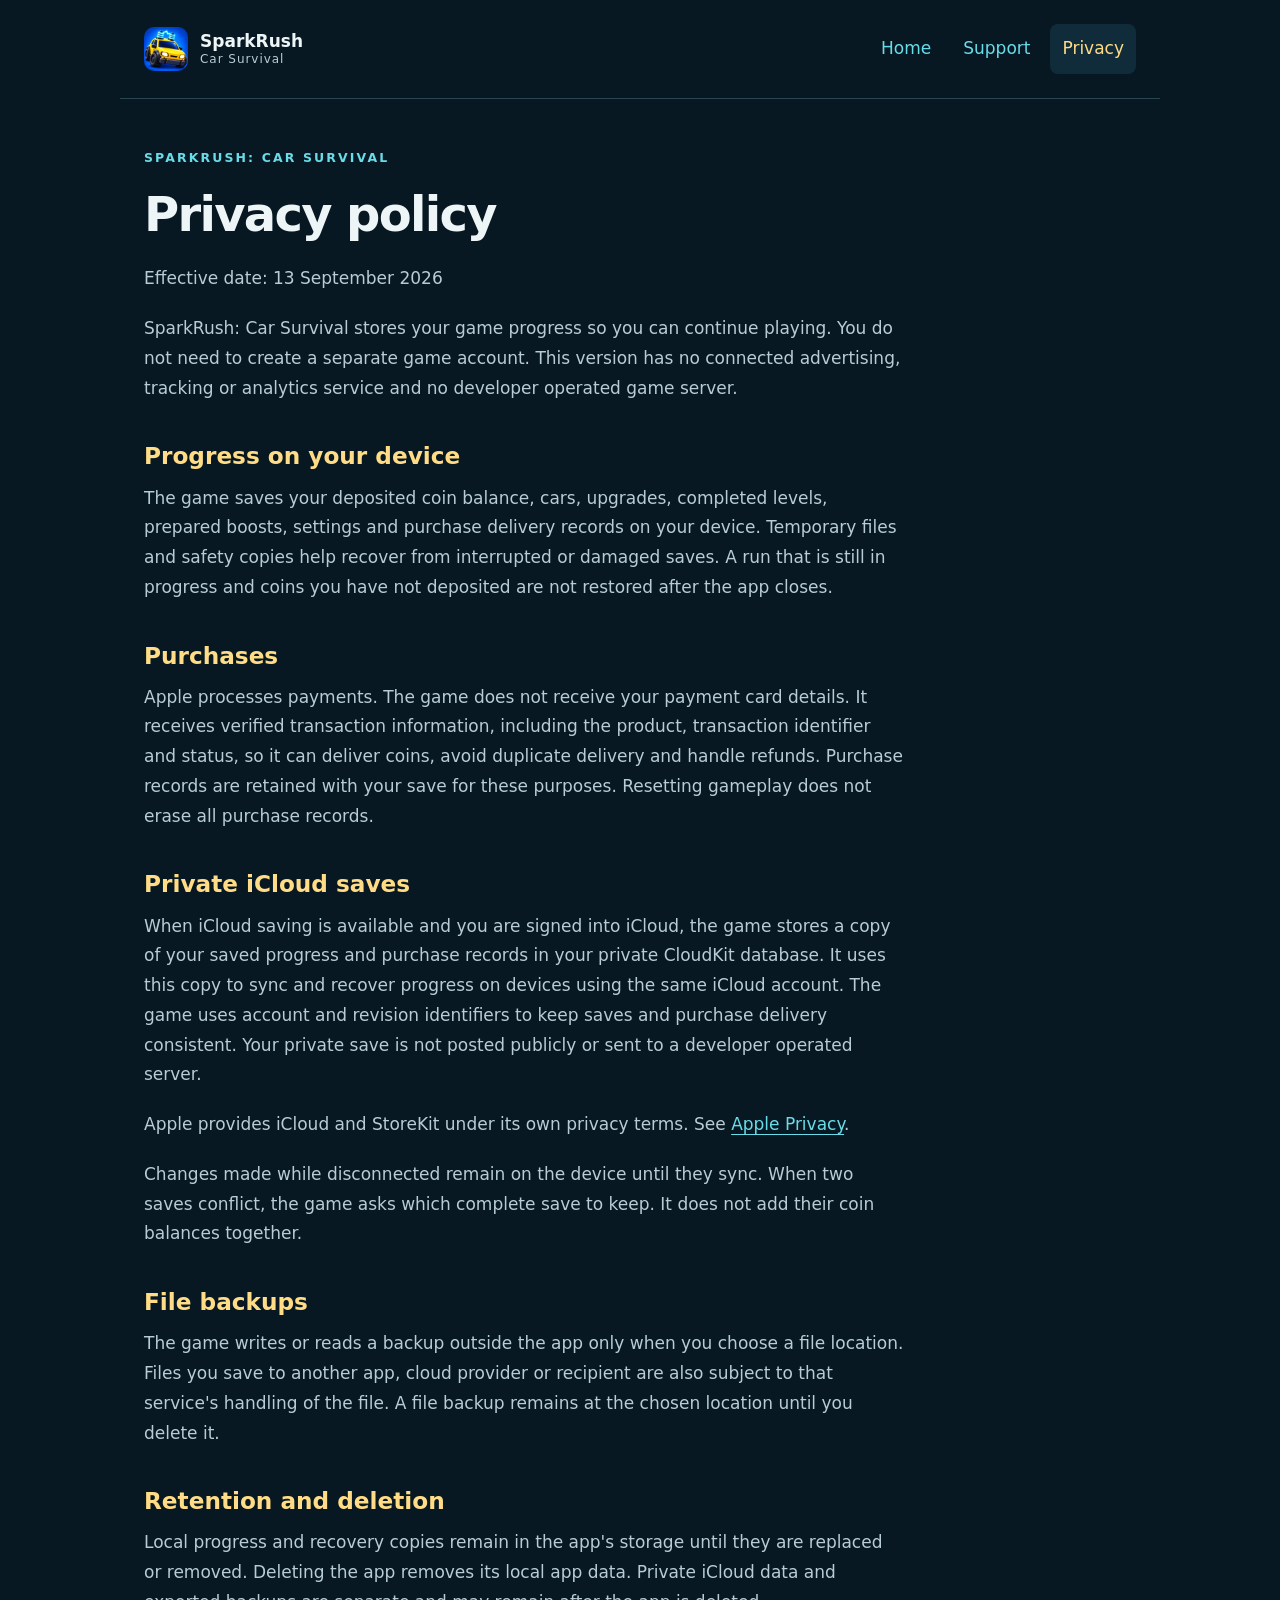
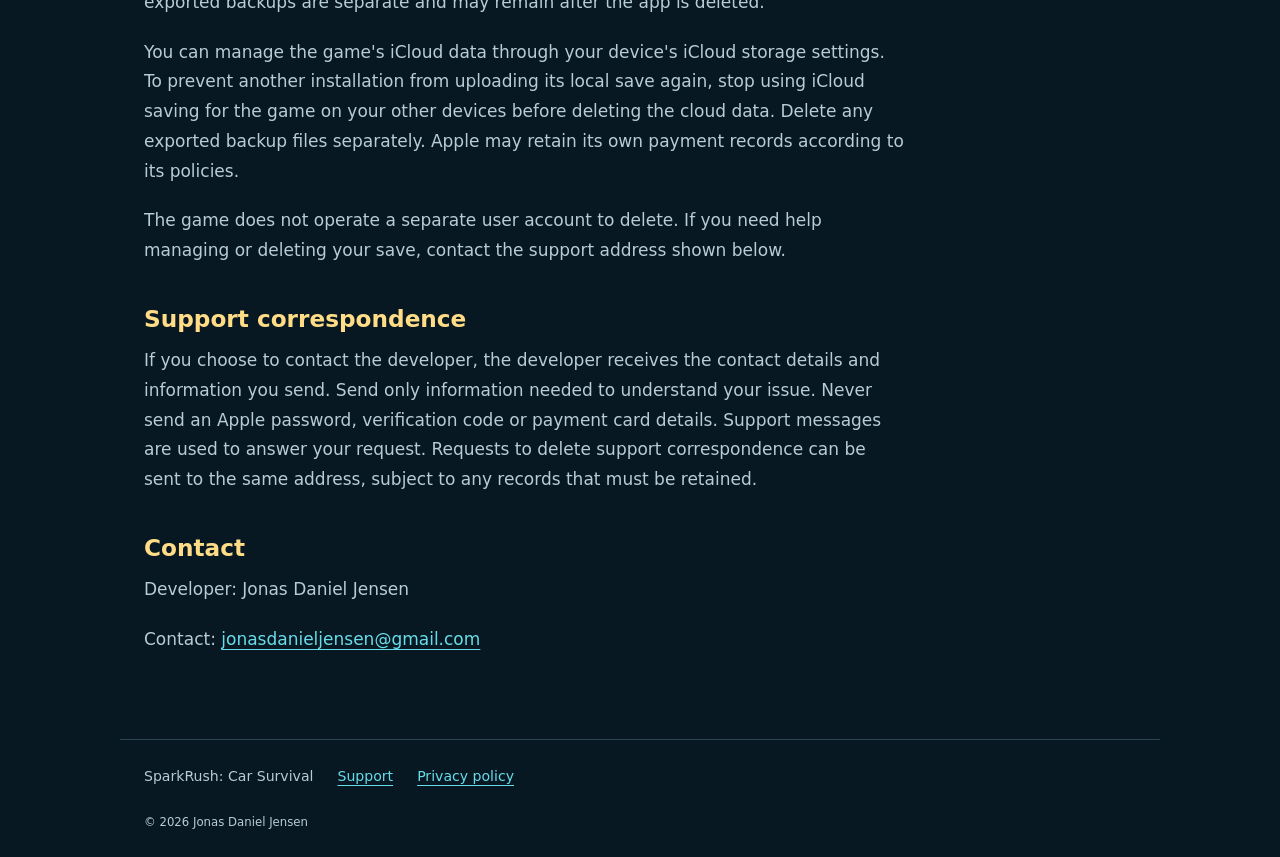
==== privacy.html @ 272e216a "Add SparkRush support and privacy website" ====
<!doctype html>
<html lang="en"><head><meta charset="utf-8"><meta name="viewport" content="width=device-width, initial-scale=1">
<title>Privacy policy | SparkRush: Car Survival</title><meta name="description" content="How SparkRush handles game progress, Apple purchases, iCloud saves and support messages.">
<link rel="icon" href="icon.png"><link rel="stylesheet" href="style.css"></head>
<body><a class="skip" href="#main">Skip to content</a><header><a class="brand" href="index.html"><img src="icon.png" alt="" width="44" height="44"><span>SparkRush<small>Car Survival</small></span></a><nav aria-label="Main navigation"><a href="index.html">Home</a><a href="support.html">Support</a><a href="privacy.html" aria-current="page">Privacy</a></nav></header>
<main id="main"><article class="article"><p class="eyebrow">SparkRush: Car Survival</p><h1>Privacy policy</h1><p>Effective date: 13 September 2026</p>
<p>SparkRush: Car Survival stores your game progress so you can continue playing. You do not need to create a separate game account. This version has no connected advertising, tracking or analytics service and no developer operated game server.</p>
<h2>Progress on your device</h2>
<p>The game saves your deposited coin balance, cars, upgrades, completed levels, prepared boosts, settings and purchase delivery records on your device. Temporary files and safety copies help recover from interrupted or damaged saves. A run that is still in progress and coins you have not deposited are not restored after the app closes.</p>
<h2>Purchases</h2>
<p>Apple processes payments. The game does not receive your payment card details. It receives verified transaction information, including the product, transaction identifier and status, so it can deliver coins, avoid duplicate delivery and handle refunds. Purchase records are retained with your save for these purposes. Resetting gameplay does not erase all purchase records.</p>
<h2>Private iCloud saves</h2>
<p>When iCloud saving is available and you are signed into iCloud, the game stores a copy of your saved progress and purchase records in your private CloudKit database. It uses this copy to sync and recover progress on devices using the same iCloud account. The game uses account and revision identifiers to keep saves and purchase delivery consistent. Your private save is not posted publicly or sent to a developer operated server.</p>
<p>Apple provides iCloud and StoreKit under its own privacy terms. See <a href="https://www.apple.com/legal/privacy/">Apple Privacy</a>.</p>
<p>Changes made while disconnected remain on the device until they sync. When two saves conflict, the game asks which complete save to keep. It does not add their coin balances together.</p>
<h2>File backups</h2>
<p>The game writes or reads a backup outside the app only when you choose a file location. Files you save to another app, cloud provider or recipient are also subject to that service&#x27;s handling of the file. A file backup remains at the chosen location until you delete it.</p>
<h2>Retention and deletion</h2>
<p>Local progress and recovery copies remain in the app&#x27;s storage until they are replaced or removed. Deleting the app removes its local app data. Private iCloud data and exported backups are separate and may remain after the app is deleted.</p>
<p>You can manage the game&#x27;s iCloud data through your device&#x27;s iCloud storage settings. To prevent another installation from uploading its local save again, stop using iCloud saving for the game on your other devices before deleting the cloud data. Delete any exported backup files separately. Apple may retain its own payment records according to its policies.</p>
<p>The game does not operate a separate user account to delete. If you need help managing or deleting your save, contact the support address shown below.</p>
<h2>Support correspondence</h2>
<p>If you choose to contact the developer, the developer receives the contact details and information you send. Send only information needed to understand your issue. Never send an Apple password, verification code or payment card details. Support messages are used to answer your request. Requests to delete support correspondence can be sent to the same address, subject to any records that must be retained.</p>
<h2>Contact</h2>
<p>Developer: Jonas Daniel Jensen</p>
<p>Contact: <a href="mailto:jonasdanieljensen@gmail.com">jonasdanieljensen@gmail.com</a></p></article></main><footer><span>SparkRush: Car Survival</span><a href="support.html">Support</a><a href="privacy.html">Privacy policy</a><small>© 2026 Jonas Daniel Jensen</small></footer></body></html>
---- style.css ----
:root{color-scheme:dark;--bg:#071822;--panel:#102c3a;--text:#edf5f7;--muted:#b8ccd5;--cyan:#69dce9;--gold:#ffdc85}
*{box-sizing:border-box}body{margin:0;background:var(--bg);color:var(--text);font:17px/1.75 system-ui,-apple-system,BlinkMacSystemFont,"Segoe UI",sans-serif}a{color:var(--cyan);text-underline-offset:4px}a:hover{color:var(--gold)}a:focus-visible{outline:3px solid var(--gold);outline-offset:5px}header,main,footer{max-width:1040px;margin:auto;padding:24px}header{display:flex;align-items:center;justify-content:space-between;gap:20px;border-bottom:1px solid #284551}.brand{display:flex;align-items:center;gap:12px;text-decoration:none;color:var(--text);font-weight:750;line-height:1.3}.brand img{border-radius:10px}.brand small{display:block;color:var(--muted);font-size:12px;font-weight:500;letter-spacing:.08em}nav{display:flex;gap:8px}nav a{padding:10px 12px;text-decoration:none;border-radius:8px}nav a[aria-current]{background:var(--panel);color:var(--gold)}main{min-height:65vh;padding-top:48px;padding-bottom:64px}h1{font-size:clamp(2.2rem,6vw,3.8rem);line-height:1.08;letter-spacing:-.035em;margin:12px 0 24px}h2{font-size:1.45rem;line-height:1.3;margin:38px 0 12px;color:var(--gold)}p{margin:0 0 20px;color:var(--muted)}.eyebrow{font-size:.78rem;font-weight:700;letter-spacing:.17em;text-transform:uppercase;color:var(--cyan)}.lead{font-size:1.15rem;max-width:620px}.hero{padding:32px 0 44px}.cards{display:grid;grid-template-columns:1fr 1fr;gap:20px}.card{background:var(--panel);padding:28px;border:1px solid #305364;border-radius:16px}.card h2{margin-top:0}.card a{display:inline-block;min-height:44px;padding-top:8px;font-weight:650}.article{max-width:760px}.article h1{font-size:clamp(2rem,5vw,3rem)}.article a{overflow-wrap:anywhere}footer{display:flex;gap:24px;flex-wrap:wrap;border-top:1px solid #284551;color:var(--muted);font-size:.88rem}footer small{flex-basis:100%}.skip{position:absolute;left:16px;top:-100px;background:var(--bg);padding:12px;z-index:2}.skip:focus{top:12px}@media(max-width:580px){header{align-items:flex-start;flex-direction:column;padding:20px}nav{width:100%;justify-content:space-between}nav a{padding:10px}main{padding:28px 20px 48px}.cards{grid-template-columns:1fr}.card{padding:24px}.hero{padding:20px 0 24px}footer{padding:24px 20px;gap:16px}}@media(prefers-reduced-motion:no-preference){a{transition:color .15s ease}}
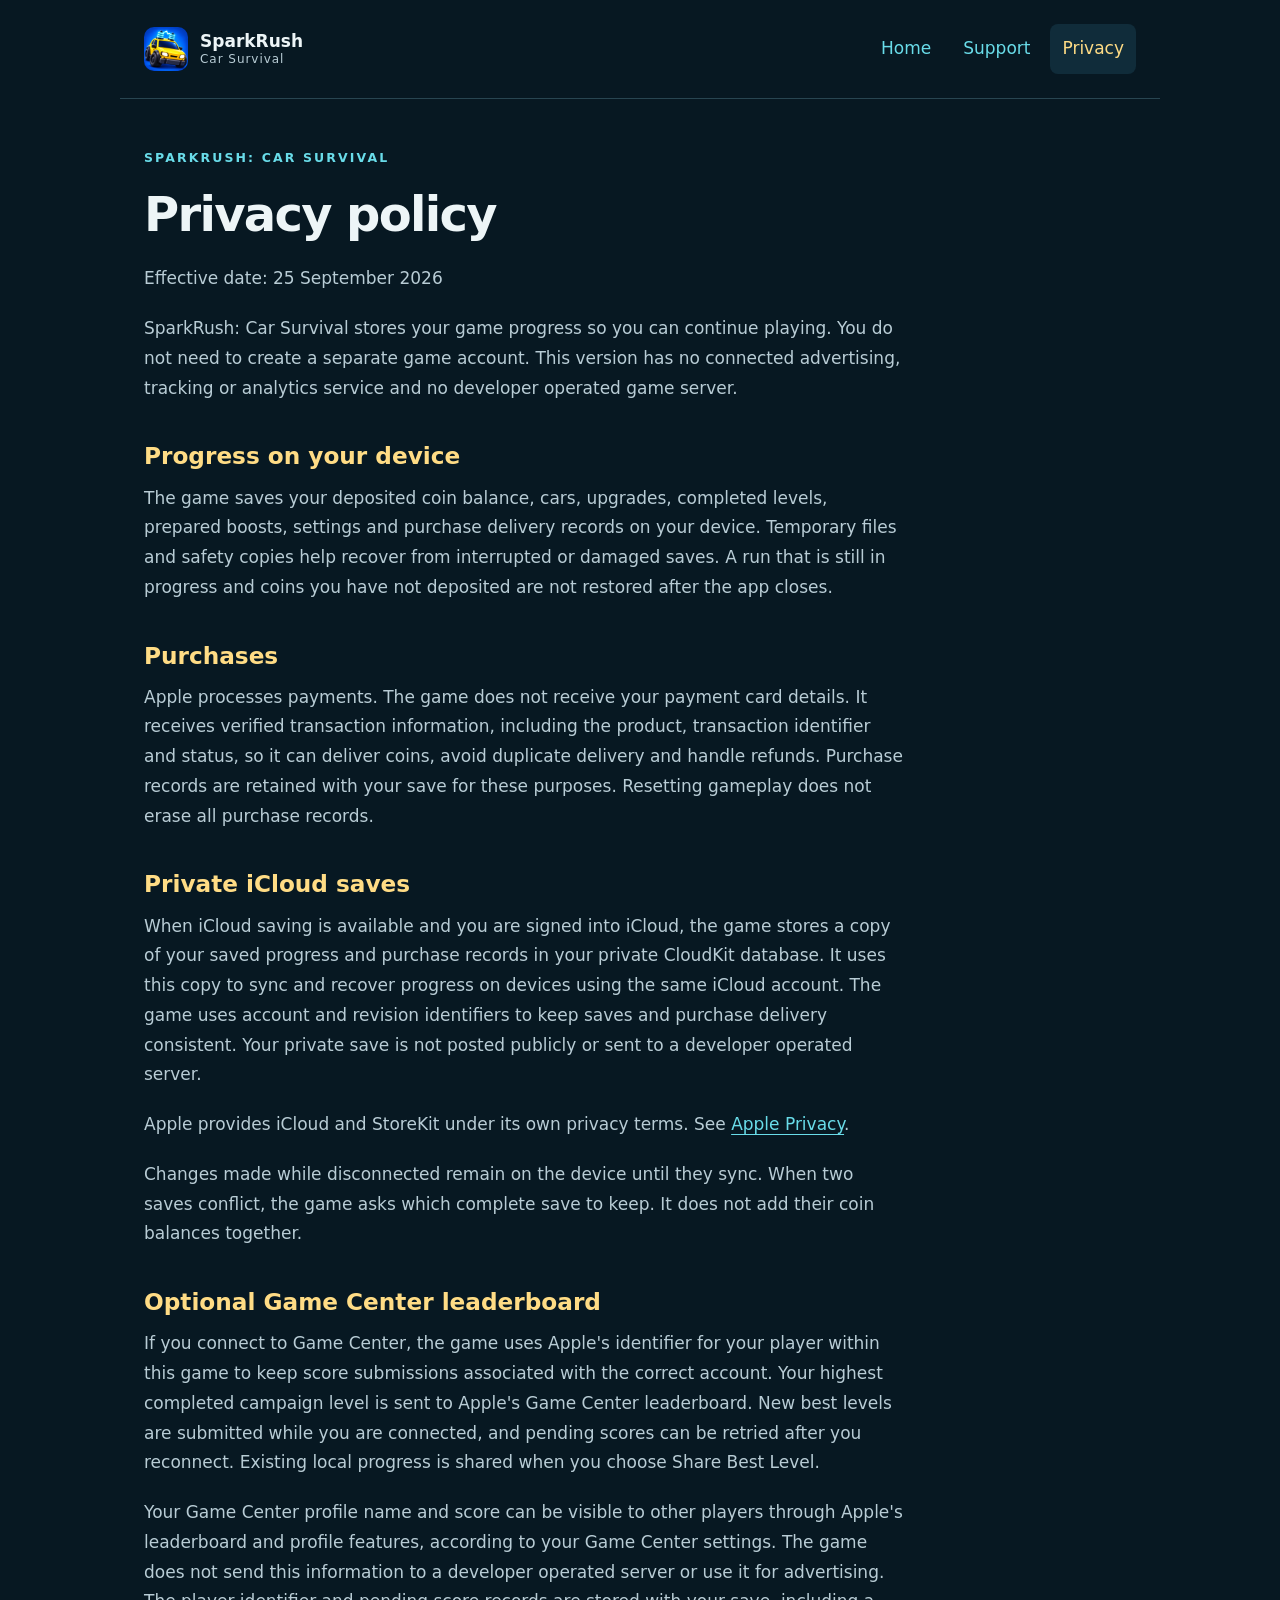
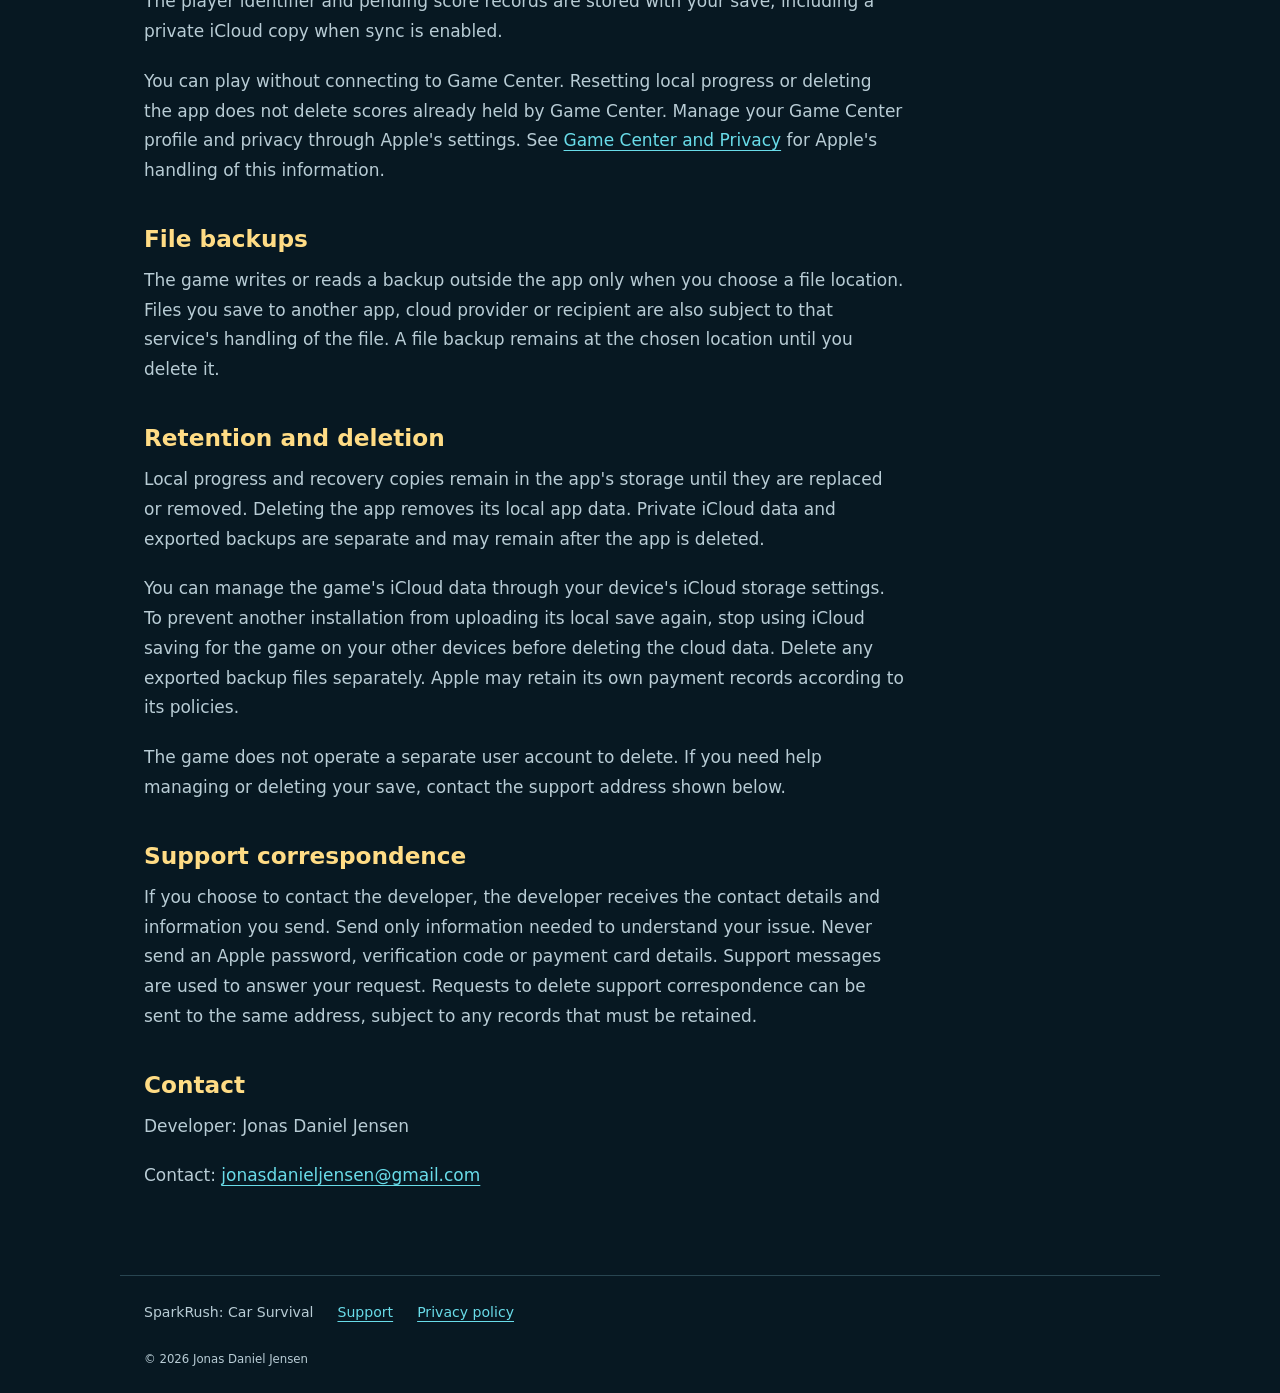
==== commit 95f68983: "Explain Game Center privacy and current gameplay" ====
--- a/privacy.html
+++ b/privacy.html
@@ -3,7 +3,7 @@
 <title>Privacy policy | SparkRush: Car Survival</title><meta name="description" content="How SparkRush handles game progress, Apple purchases, iCloud saves and support messages.">
 <link rel="icon" href="icon.png"><link rel="stylesheet" href="style.css"></head>
 <body><a class="skip" href="#main">Skip to content</a><header><a class="brand" href="index.html"><img src="icon.png" alt="" width="44" height="44"><span>SparkRush<small>Car Survival</small></span></a><nav aria-label="Main navigation"><a href="index.html">Home</a><a href="support.html">Support</a><a href="privacy.html" aria-current="page">Privacy</a></nav></header>
-<main id="main"><article class="article"><p class="eyebrow">SparkRush: Car Survival</p><h1>Privacy policy</h1><p>Effective date: 13 September 2026</p>
+<main id="main"><article class="article"><p class="eyebrow">SparkRush: Car Survival</p><h1>Privacy policy</h1><p>Effective date: 25 September 2026</p>
 <p>SparkRush: Car Survival stores your game progress so you can continue playing. You do not need to create a separate game account. This version has no connected advertising, tracking or analytics service and no developer operated game server.</p>
 <h2>Progress on your device</h2>
 <p>The game saves your deposited coin balance, cars, upgrades, completed levels, prepared boosts, settings and purchase delivery records on your device. Temporary files and safety copies help recover from interrupted or damaged saves. A run that is still in progress and coins you have not deposited are not restored after the app closes.</p>
@@ -13,6 +13,10 @@
 <p>When iCloud saving is available and you are signed into iCloud, the game stores a copy of your saved progress and purchase records in your private CloudKit database. It uses this copy to sync and recover progress on devices using the same iCloud account. The game uses account and revision identifiers to keep saves and purchase delivery consistent. Your private save is not posted publicly or sent to a developer operated server.</p>
 <p>Apple provides iCloud and StoreKit under its own privacy terms. See <a href="https://www.apple.com/legal/privacy/">Apple Privacy</a>.</p>
 <p>Changes made while disconnected remain on the device until they sync. When two saves conflict, the game asks which complete save to keep. It does not add their coin balances together.</p>
+<h2>Optional Game Center leaderboard</h2>
+<p>If you connect to Game Center, the game uses Apple's identifier for your player within this game to keep score submissions associated with the correct account. Your highest completed campaign level is sent to Apple's Game Center leaderboard. New best levels are submitted while you are connected, and pending scores can be retried after you reconnect. Existing local progress is shared when you choose Share Best Level.</p>
+<p>Your Game Center profile name and score can be visible to other players through Apple's leaderboard and profile features, according to your Game Center settings. The game does not send this information to a developer operated server or use it for advertising. The player identifier and pending score records are stored with your save, including a private iCloud copy when sync is enabled.</p>
+<p>You can play without connecting to Game Center. Resetting local progress or deleting the app does not delete scores already held by Game Center. Manage your Game Center profile and privacy through Apple's settings. See <a href="https://www.apple.com/legal/privacy/data/en/game-center/">Game Center and Privacy</a> for Apple's handling of this information.</p>
 <h2>File backups</h2>
 <p>The game writes or reads a backup outside the app only when you choose a file location. Files you save to another app, cloud provider or recipient are also subject to that service&#x27;s handling of the file. A file backup remains at the chosen location until you delete it.</p>
 <h2>Retention and deletion</h2>
@@ -23,4 +27,4 @@
 <p>If you choose to contact the developer, the developer receives the contact details and information you send. Send only information needed to understand your issue. Never send an Apple password, verification code or payment card details. Support messages are used to answer your request. Requests to delete support correspondence can be sent to the same address, subject to any records that must be retained.</p>
 <h2>Contact</h2>
 <p>Developer: Jonas Daniel Jensen</p>
-<p>Contact: <a href="mailto:jonasdanieljensen@gmail.com">jonasdanieljensen@gmail.com</a></p></article></main><footer><span>SparkRush: Car Survival</span><a href="support.html">Support</a><a href="privacy.html">Privacy policy</a><small>© 2026 Jonas Daniel Jensen</small></footer></body></html>+<p>Contact: <a href="mailto:jonasdanieljensen@gmail.com">jonasdanieljensen@gmail.com</a></p></article></main><footer><span>SparkRush: Car Survival</span><a href="support.html">Support</a><a href="privacy.html">Privacy policy</a><small>© 2026 Jonas Daniel Jensen</small></footer></body></html>
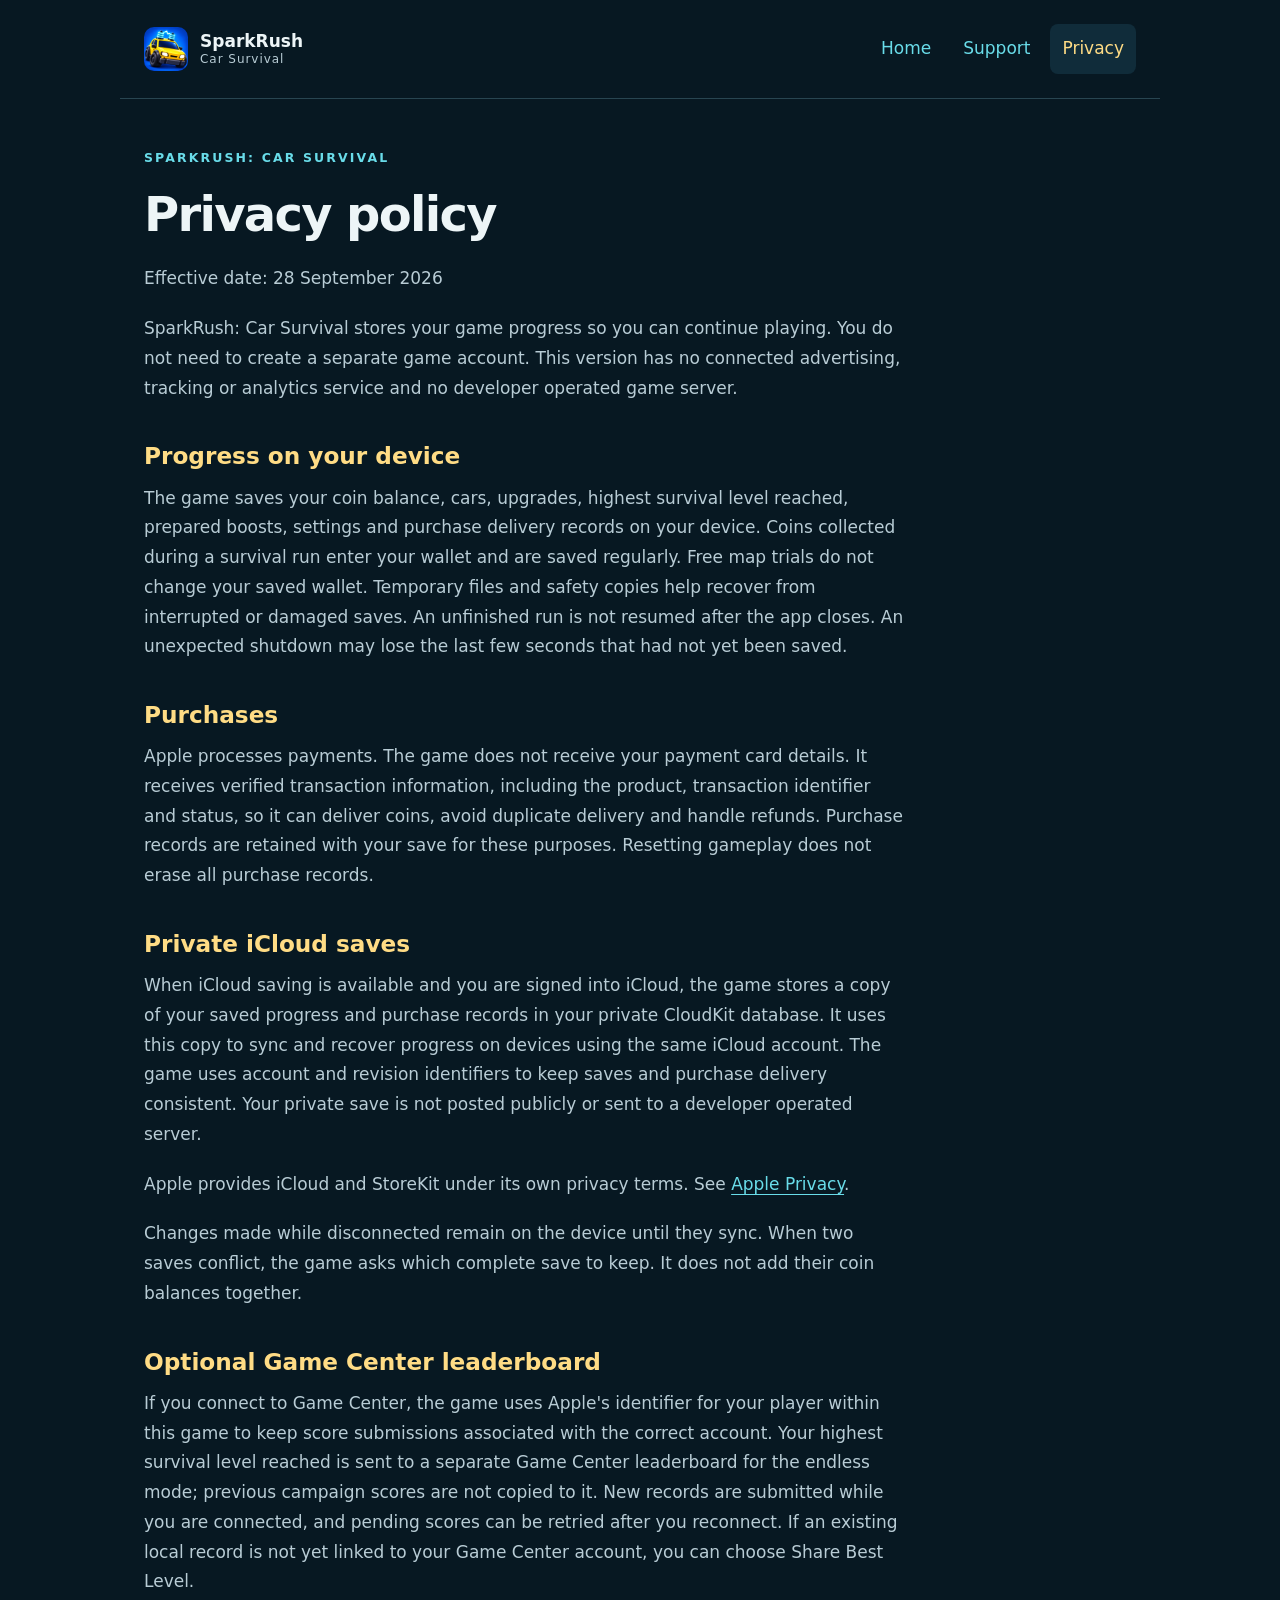
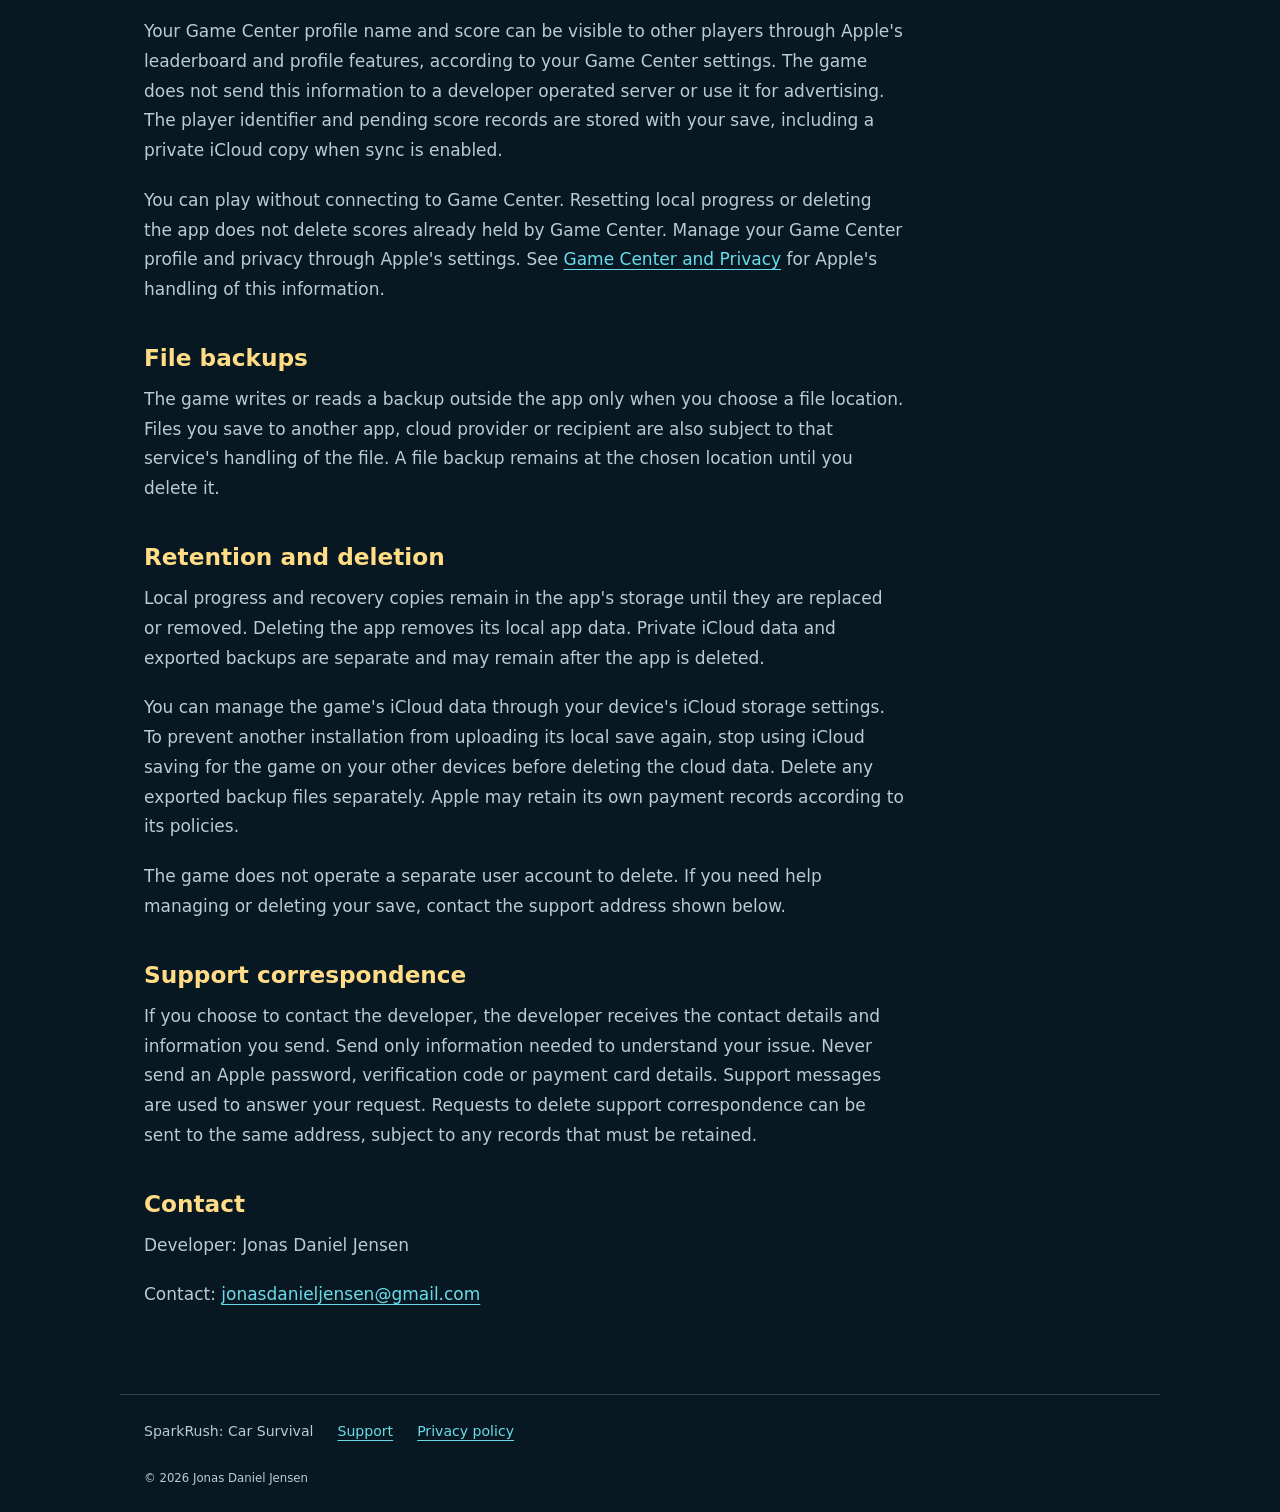
==== commit f59f0946: "Update support and privacy for endless survival" ====
--- a/privacy.html
+++ b/privacy.html
@@ -3,10 +3,10 @@
 <title>Privacy policy | SparkRush: Car Survival</title><meta name="description" content="How SparkRush handles game progress, Apple purchases, iCloud saves and support messages.">
 <link rel="icon" href="icon.png"><link rel="stylesheet" href="style.css"></head>
 <body><a class="skip" href="#main">Skip to content</a><header><a class="brand" href="index.html"><img src="icon.png" alt="" width="44" height="44"><span>SparkRush<small>Car Survival</small></span></a><nav aria-label="Main navigation"><a href="index.html">Home</a><a href="support.html">Support</a><a href="privacy.html" aria-current="page">Privacy</a></nav></header>
-<main id="main"><article class="article"><p class="eyebrow">SparkRush: Car Survival</p><h1>Privacy policy</h1><p>Effective date: 25 September 2026</p>
+<main id="main"><article class="article"><p class="eyebrow">SparkRush: Car Survival</p><h1>Privacy policy</h1><p>Effective date: 28 September 2026</p>
 <p>SparkRush: Car Survival stores your game progress so you can continue playing. You do not need to create a separate game account. This version has no connected advertising, tracking or analytics service and no developer operated game server.</p>
 <h2>Progress on your device</h2>
-<p>The game saves your deposited coin balance, cars, upgrades, completed levels, prepared boosts, settings and purchase delivery records on your device. Temporary files and safety copies help recover from interrupted or damaged saves. A run that is still in progress and coins you have not deposited are not restored after the app closes.</p>
+<p>The game saves your coin balance, cars, upgrades, highest survival level reached, prepared boosts, settings and purchase delivery records on your device. Coins collected during a survival run enter your wallet and are saved regularly. Free map trials do not change your saved wallet. Temporary files and safety copies help recover from interrupted or damaged saves. An unfinished run is not resumed after the app closes. An unexpected shutdown may lose the last few seconds that had not yet been saved.</p>
 <h2>Purchases</h2>
 <p>Apple processes payments. The game does not receive your payment card details. It receives verified transaction information, including the product, transaction identifier and status, so it can deliver coins, avoid duplicate delivery and handle refunds. Purchase records are retained with your save for these purposes. Resetting gameplay does not erase all purchase records.</p>
 <h2>Private iCloud saves</h2>
@@ -14,7 +14,7 @@
 <p>Apple provides iCloud and StoreKit under its own privacy terms. See <a href="https://www.apple.com/legal/privacy/">Apple Privacy</a>.</p>
 <p>Changes made while disconnected remain on the device until they sync. When two saves conflict, the game asks which complete save to keep. It does not add their coin balances together.</p>
 <h2>Optional Game Center leaderboard</h2>
-<p>If you connect to Game Center, the game uses Apple's identifier for your player within this game to keep score submissions associated with the correct account. Your highest completed campaign level is sent to Apple's Game Center leaderboard. New best levels are submitted while you are connected, and pending scores can be retried after you reconnect. Existing local progress is shared when you choose Share Best Level.</p>
+<p>If you connect to Game Center, the game uses Apple's identifier for your player within this game to keep score submissions associated with the correct account. Your highest survival level reached is sent to a separate Game Center leaderboard for the endless mode; previous campaign scores are not copied to it. New records are submitted while you are connected, and pending scores can be retried after you reconnect. If an existing local record is not yet linked to your Game Center account, you can choose Share Best Level.</p>
 <p>Your Game Center profile name and score can be visible to other players through Apple's leaderboard and profile features, according to your Game Center settings. The game does not send this information to a developer operated server or use it for advertising. The player identifier and pending score records are stored with your save, including a private iCloud copy when sync is enabled.</p>
 <p>You can play without connecting to Game Center. Resetting local progress or deleting the app does not delete scores already held by Game Center. Manage your Game Center profile and privacy through Apple's settings. See <a href="https://www.apple.com/legal/privacy/data/en/game-center/">Game Center and Privacy</a> for Apple's handling of this information.</p>
 <h2>File backups</h2>
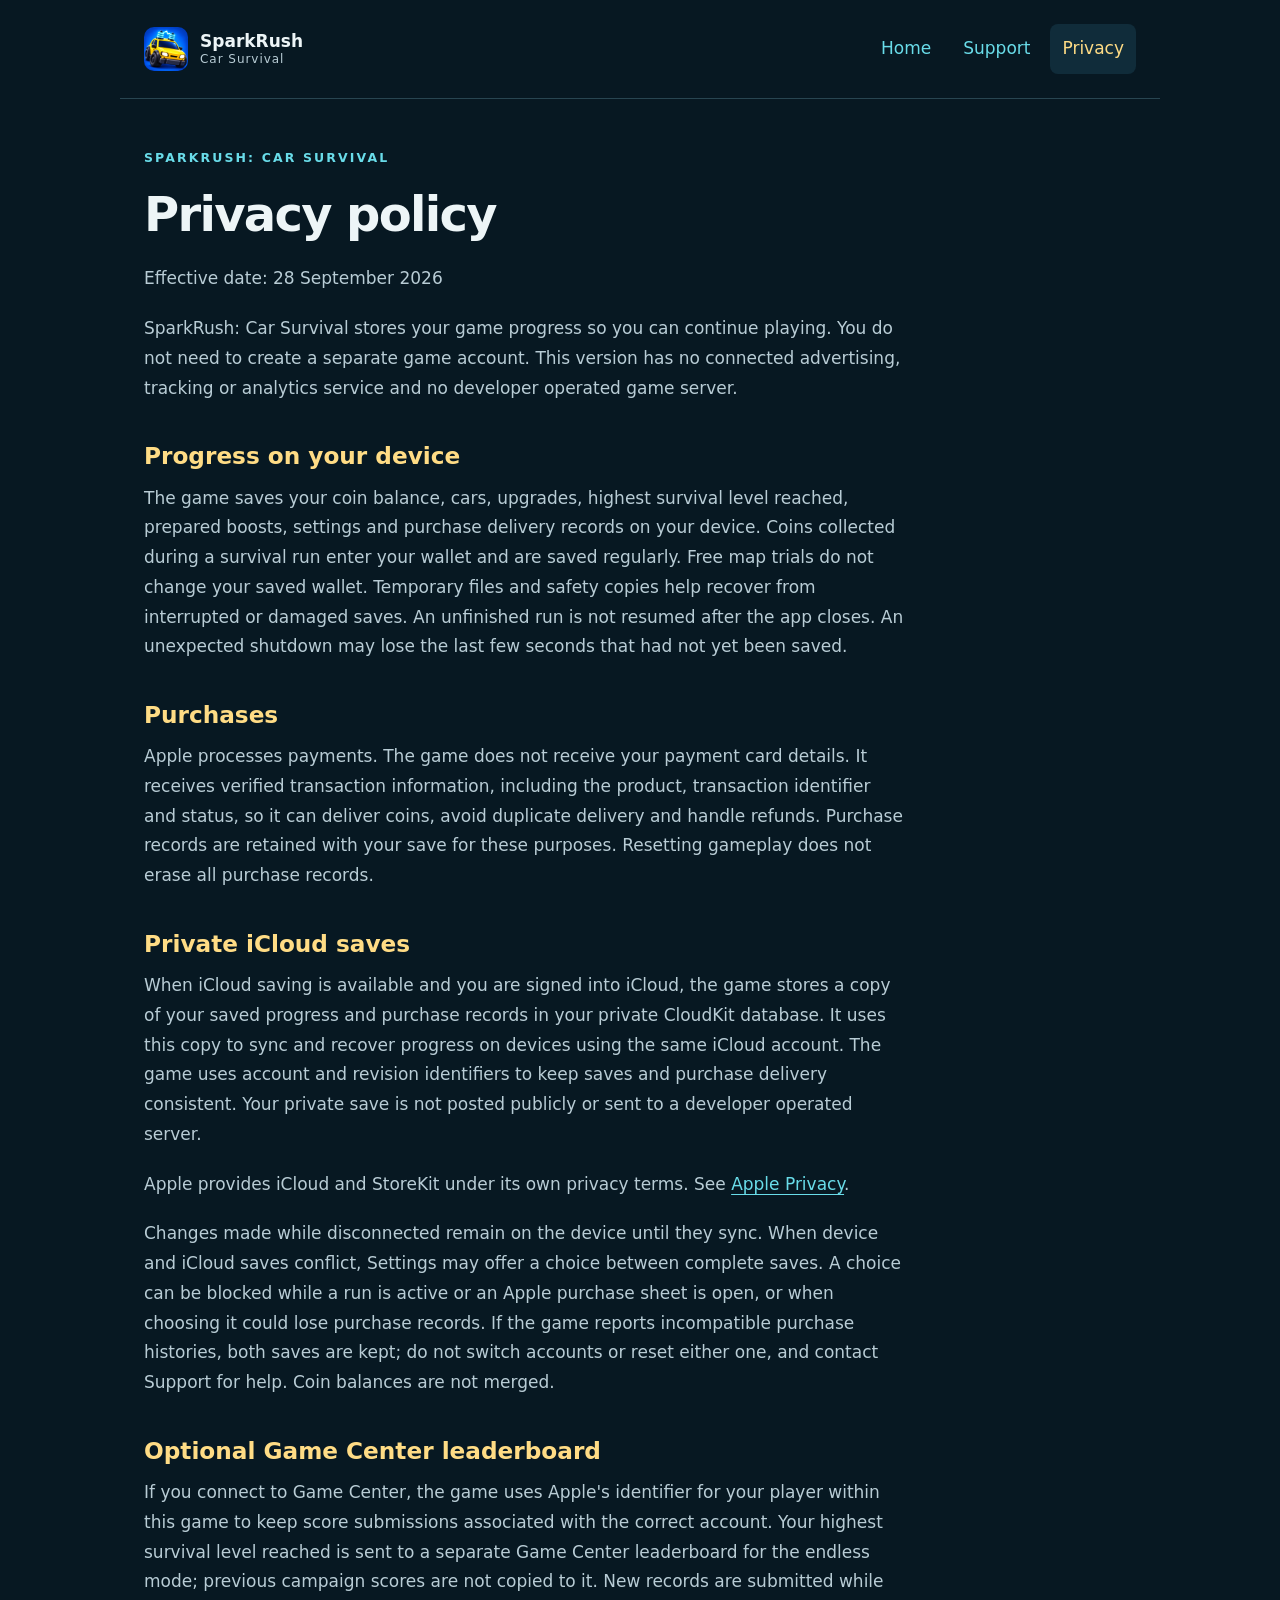
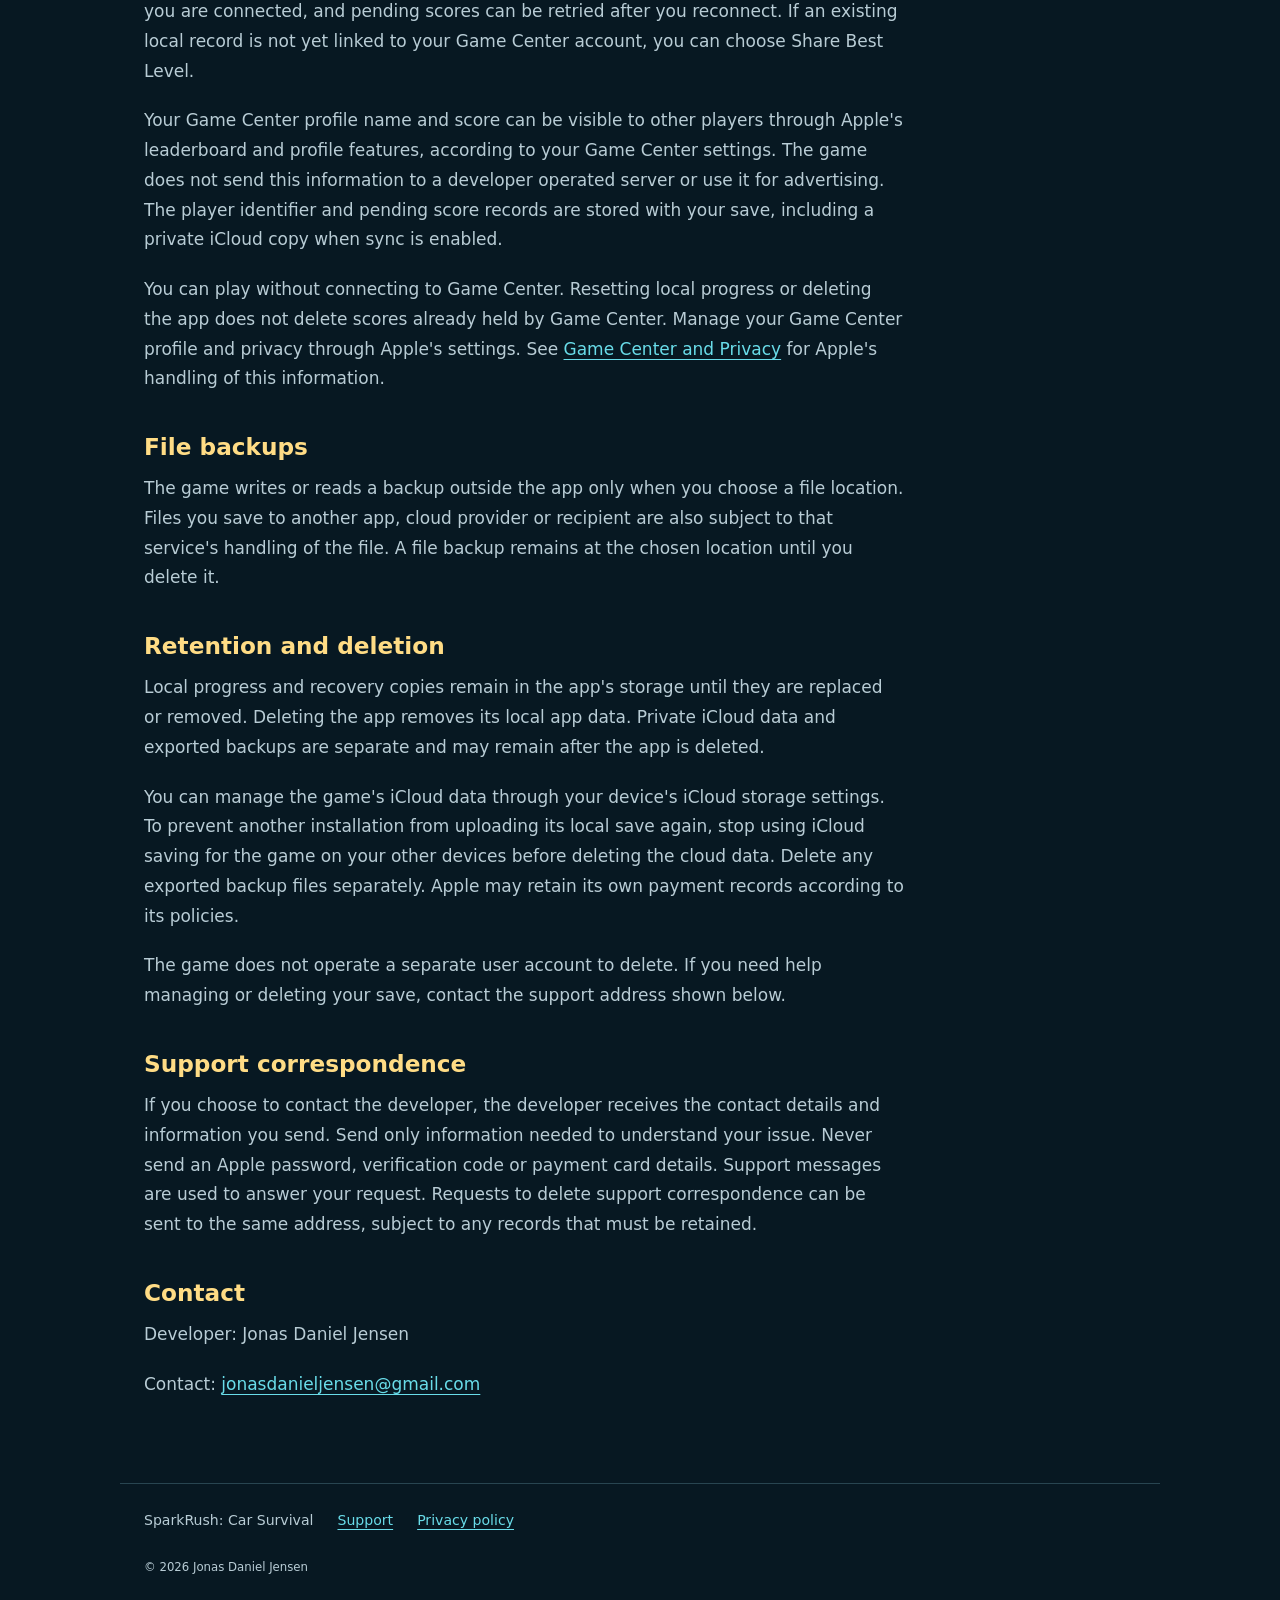
==== commit e5ed4745: "Align support instructions with survival and save recovery" ====
--- a/privacy.html
+++ b/privacy.html
@@ -12,7 +12,7 @@
 <h2>Private iCloud saves</h2>
 <p>When iCloud saving is available and you are signed into iCloud, the game stores a copy of your saved progress and purchase records in your private CloudKit database. It uses this copy to sync and recover progress on devices using the same iCloud account. The game uses account and revision identifiers to keep saves and purchase delivery consistent. Your private save is not posted publicly or sent to a developer operated server.</p>
 <p>Apple provides iCloud and StoreKit under its own privacy terms. See <a href="https://www.apple.com/legal/privacy/">Apple Privacy</a>.</p>
-<p>Changes made while disconnected remain on the device until they sync. When two saves conflict, the game asks which complete save to keep. It does not add their coin balances together.</p>
+<p>Changes made while disconnected remain on the device until they sync. When device and iCloud saves conflict, Settings may offer a choice between complete saves. A choice can be blocked while a run is active or an Apple purchase sheet is open, or when choosing it could lose purchase records. If the game reports incompatible purchase histories, both saves are kept; do not switch accounts or reset either one, and contact Support for help. Coin balances are not merged.</p>
 <h2>Optional Game Center leaderboard</h2>
 <p>If you connect to Game Center, the game uses Apple's identifier for your player within this game to keep score submissions associated with the correct account. Your highest survival level reached is sent to a separate Game Center leaderboard for the endless mode; previous campaign scores are not copied to it. New records are submitted while you are connected, and pending scores can be retried after you reconnect. If an existing local record is not yet linked to your Game Center account, you can choose Share Best Level.</p>
 <p>Your Game Center profile name and score can be visible to other players through Apple's leaderboard and profile features, according to your Game Center settings. The game does not send this information to a developer operated server or use it for advertising. The player identifier and pending score records are stored with your save, including a private iCloud copy when sync is enabled.</p>
